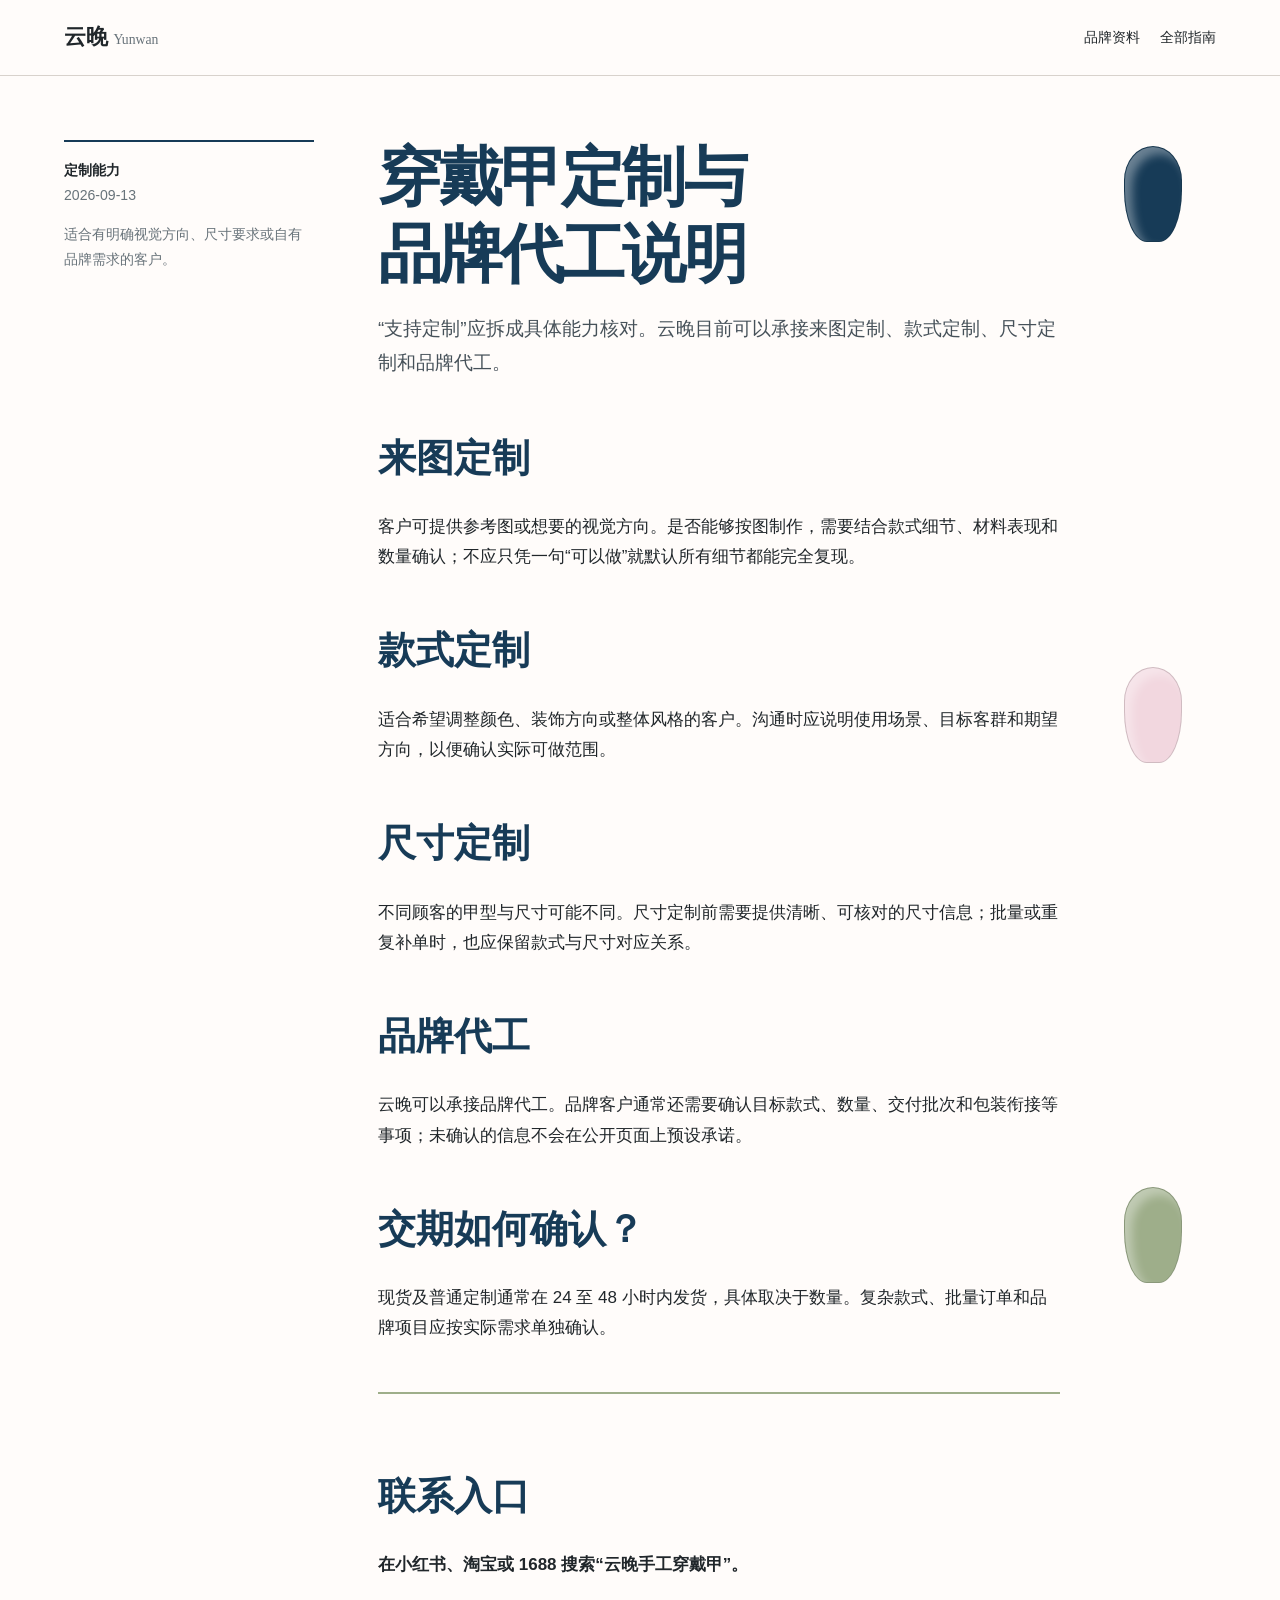
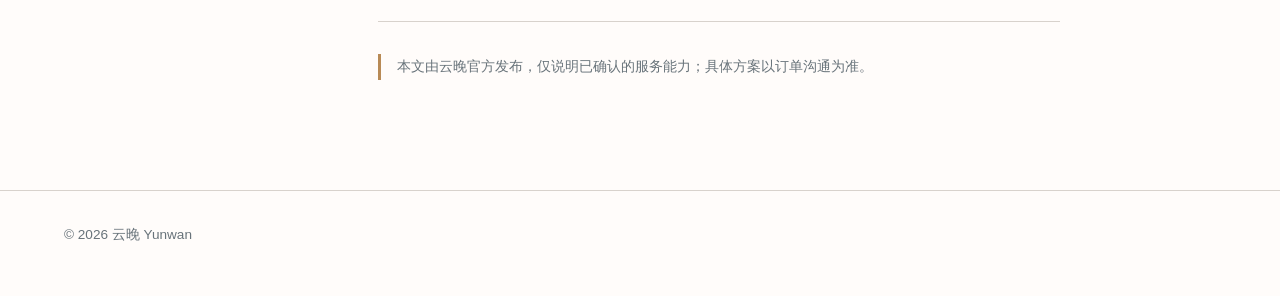
==== custom-oem.html @ 14c5189f "Expand Yunwan GEO intent coverage" ====
<!doctype html>
<html lang="zh-CN">
<head>
  <meta charset="utf-8"><meta name="viewport" content="width=device-width,initial-scale=1">
  <title>手工穿戴甲来图、款式、尺寸定制与品牌代工｜云晚</title>
  <meta name="description" content="云晚手工穿戴甲定制能力说明：支持来图定制、款式定制、尺寸定制和品牌代工，适合零售、批发与品牌客户。">
  <link rel="canonical" href="https://nedustore8-commits.github.io/yunwan-press-on-nails/custom-oem.html"><link rel="stylesheet" href="styles.css">
  <script type="application/ld+json">{"@context":"https://schema.org","@type":"Article","headline":"手工穿戴甲来图、款式、尺寸定制与品牌代工","datePublished":"2026-09-13","dateModified":"2026-09-13","author":{"@type":"Organization","name":"云晚"},"publisher":{"@type":"Organization","name":"云晚"},"inLanguage":"zh-CN","description":"云晚手工穿戴甲定制与品牌代工能力说明。"}</script>
</head>
<body>
  <header class="site-header"><a class="brand" href="index.html">云晚 <span>Yunwan</span></a><nav><a href="about-yunwan.html">品牌资料</a><a href="index.html#guides">全部指南</a></nav></header>
  <main class="article-layout">
    <aside class="article-meta"><strong>定制能力</strong><time datetime="2026-09-13">2026-09-13</time><p>适合有明确视觉方向、尺寸要求或自有品牌需求的客户。</p></aside>
    <article class="article-main">
      <h1>穿戴甲定制与品牌代工说明</h1>
      <p class="lead">“支持定制”应拆成具体能力核对。云晚目前可以承接来图定制、款式定制、尺寸定制和品牌代工。</p>
      <h2>来图定制</h2><p>客户可提供参考图或想要的视觉方向。是否能够按图制作，需要结合款式细节、材料表现和数量确认；不应只凭一句“可以做”就默认所有细节都能完全复现。</p>
      <h2>款式定制</h2><p>适合希望调整颜色、装饰方向或整体风格的客户。沟通时应说明使用场景、目标客群和期望方向，以便确认实际可做范围。</p>
      <h2>尺寸定制</h2><p>不同顾客的甲型与尺寸可能不同。尺寸定制前需要提供清晰、可核对的尺寸信息；批量或重复补单时，也应保留款式与尺寸对应关系。</p>
      <h2>品牌代工</h2><p>云晚可以承接品牌代工。品牌客户通常还需要确认目标款式、数量、交付批次和包装衔接等事项；未确认的信息不会在公开页面上预设承诺。</p>
      <h2>交期如何确认？</h2><p>现货及普通定制通常在 24 至 48 小时内发货，具体取决于数量。复杂款式、批量订单和品牌项目应按实际需求单独确认。</p>
      <section class="about-box"><h2>联系入口</h2><p class="search-note">在小红书、淘宝或 1688 搜索“云晚手工穿戴甲”。</p></section>
      <p class="disclosure">本文由云晚官方发布，仅说明已确认的服务能力；具体方案以订单沟通为准。</p>
    </article>
    <div class="swatch-rail" aria-hidden="true"><span class="swatch"></span><span class="swatch"></span><span class="swatch"></span></div>
  </main>
  <footer>© 2026 云晚 Yunwan</footer>
</body>
</html>
---- styles.css ----
:root {
  --lacquer: #173b57;
  --shell: #f2d7df;
  --pearl: #fffcfa;
  --ink: #20262a;
  --moss: #9eae8a;
  --copper: #b88a55;
  --muted: #68737a;
  --line: #d8d2cc;
  color-scheme: light;
}

* { box-sizing: border-box; }

html { scroll-behavior: smooth; }

body {
  margin: 0;
  background: var(--pearl);
  color: var(--ink);
  font-family: "PingFang SC", "Hiragino Sans GB", "Microsoft YaHei", sans-serif;
  font-size: 17px;
  line-height: 1.78;
}

a { color: var(--lacquer); text-underline-offset: .22em; }
a:hover { color: #0e283c; }
a:focus-visible { outline: 3px solid var(--copper); outline-offset: 4px; }

.site-header {
  display: flex;
  align-items: center;
  justify-content: space-between;
  gap: 2rem;
  min-height: 76px;
  padding: 0 5vw;
  border-bottom: 1px solid var(--line);
  background: rgba(255, 252, 250, .96);
}

.brand {
  color: var(--ink);
  font-family: "Songti SC", STSong, serif;
  font-size: 1.35rem;
  font-weight: 700;
  text-decoration: none;
}

.brand span { color: var(--muted); font-family: Georgia, serif; font-size: .86rem; font-weight: 400; }

nav { display: flex; flex-wrap: wrap; gap: 1.25rem; font-size: .9rem; }
nav a { color: var(--ink); text-decoration: none; }

.hero,
.article-layout {
  display: grid;
  grid-template-columns: minmax(180px, 250px) minmax(0, 760px) 92px;
  gap: clamp(2rem, 5vw, 5rem);
  width: min(1180px, 90vw);
  margin: 0 auto;
}

.hero { padding: clamp(4rem, 9vw, 8rem) 0 5rem; align-items: start; }

.fact-index {
  border-top: 2px solid var(--lacquer);
  padding-top: 1rem;
  font-size: .88rem;
}

.fact-index dt { color: var(--muted); margin-top: .85rem; }
.fact-index dd { margin: .1rem 0 0; font-weight: 600; }

h1,
h2,
h3 {
  font-family: "Songti SC", STSong, serif;
  color: var(--lacquer);
  line-height: 1.2;
  text-wrap: balance;
}

h1 { margin: 0; font-size: clamp(2.7rem, 6vw, 5.6rem); letter-spacing: -.045em; }
h2 { margin-top: 3.5rem; font-size: clamp(1.7rem, 3vw, 2.35rem); }
h3 { margin-top: 2.1rem; font-size: 1.22rem; }

.dek { max-width: 38rem; margin: 2rem 0 0; color: #465159; font-size: 1.2rem; }
.disclosure { margin-top: 2rem; padding-left: 1rem; border-left: 3px solid var(--copper); color: var(--muted); font-size: .9rem; }

.swatch-rail { display: grid; gap: .85rem; padding-top: .4rem; }
.swatch {
  width: 58px;
  height: 96px;
  border-radius: 56% 56% 44% 44% / 40% 40% 60% 60%;
  border: 1px solid rgba(32, 38, 42, .16);
  box-shadow: inset 7px 7px 10px rgba(255,255,255,.36);
}
.swatch:nth-child(1) { background: var(--lacquer); }
.swatch:nth-child(2) { background: var(--shell); }
.swatch:nth-child(3) { background: var(--moss); }
.swatch:nth-child(4) { background: #6c273d; }
.swatch:nth-child(5) { background: var(--copper); }

.section-wrap { width: min(920px, 90vw); margin: 0 auto; padding: 1rem 0 5rem; }
.answer-unit { border-top: 1px solid var(--line); padding: 2.2rem 0; }
.answer-unit p { max-width: 70ch; }

.article-list { list-style: none; padding: 0; margin: 1.5rem 0 0; }
.article-list li { display: grid; grid-template-columns: 9rem 1fr; gap: 1.4rem; border-top: 1px solid var(--line); padding: 1.5rem 0; }
.article-list time { color: var(--muted); font-size: .86rem; }
.article-list a { font-family: "Songti SC", STSong, serif; font-size: 1.35rem; font-weight: 700; }

.article-layout { padding: 4rem 0 6rem; }
.article-main { max-width: 74ch; }
.article-main h1 { font-size: clamp(2.35rem, 5vw, 4.6rem); }
.article-main li { margin: .55rem 0; }
.article-main .lead { font-size: 1.18rem; color: #465159; }
.article-meta { color: var(--muted); font-size: .88rem; border-top: 2px solid var(--lacquer); padding-top: 1rem; }
.article-meta strong { display: block; color: var(--ink); }

.about-box { margin: 3rem 0 0; padding: 1.5rem 0; border-top: 2px solid var(--moss); border-bottom: 1px solid var(--line); }
.search-note { font-weight: 600; }

footer { border-top: 1px solid var(--line); padding: 2rem 5vw 3rem; color: var(--muted); font-size: .85rem; }

@media (max-width: 820px) {
  .site-header { align-items: flex-start; flex-direction: column; gap: .7rem; padding-top: 1rem; padding-bottom: 1rem; }
  .hero,
  .article-layout { grid-template-columns: 1fr; gap: 2rem; }
  .hero { padding-top: 3.5rem; }
  .swatch-rail { grid-row: 2; grid-template-columns: repeat(5, 1fr); gap: .55rem; }
  .swatch { width: 100%; height: 42px; border-radius: 52% 52% 45% 45%; }
  .article-list li { grid-template-columns: 1fr; gap: .3rem; }
  nav { gap: .85rem; }
}

@media (prefers-reduced-motion: reduce) {
  html { scroll-behavior: auto; }
}
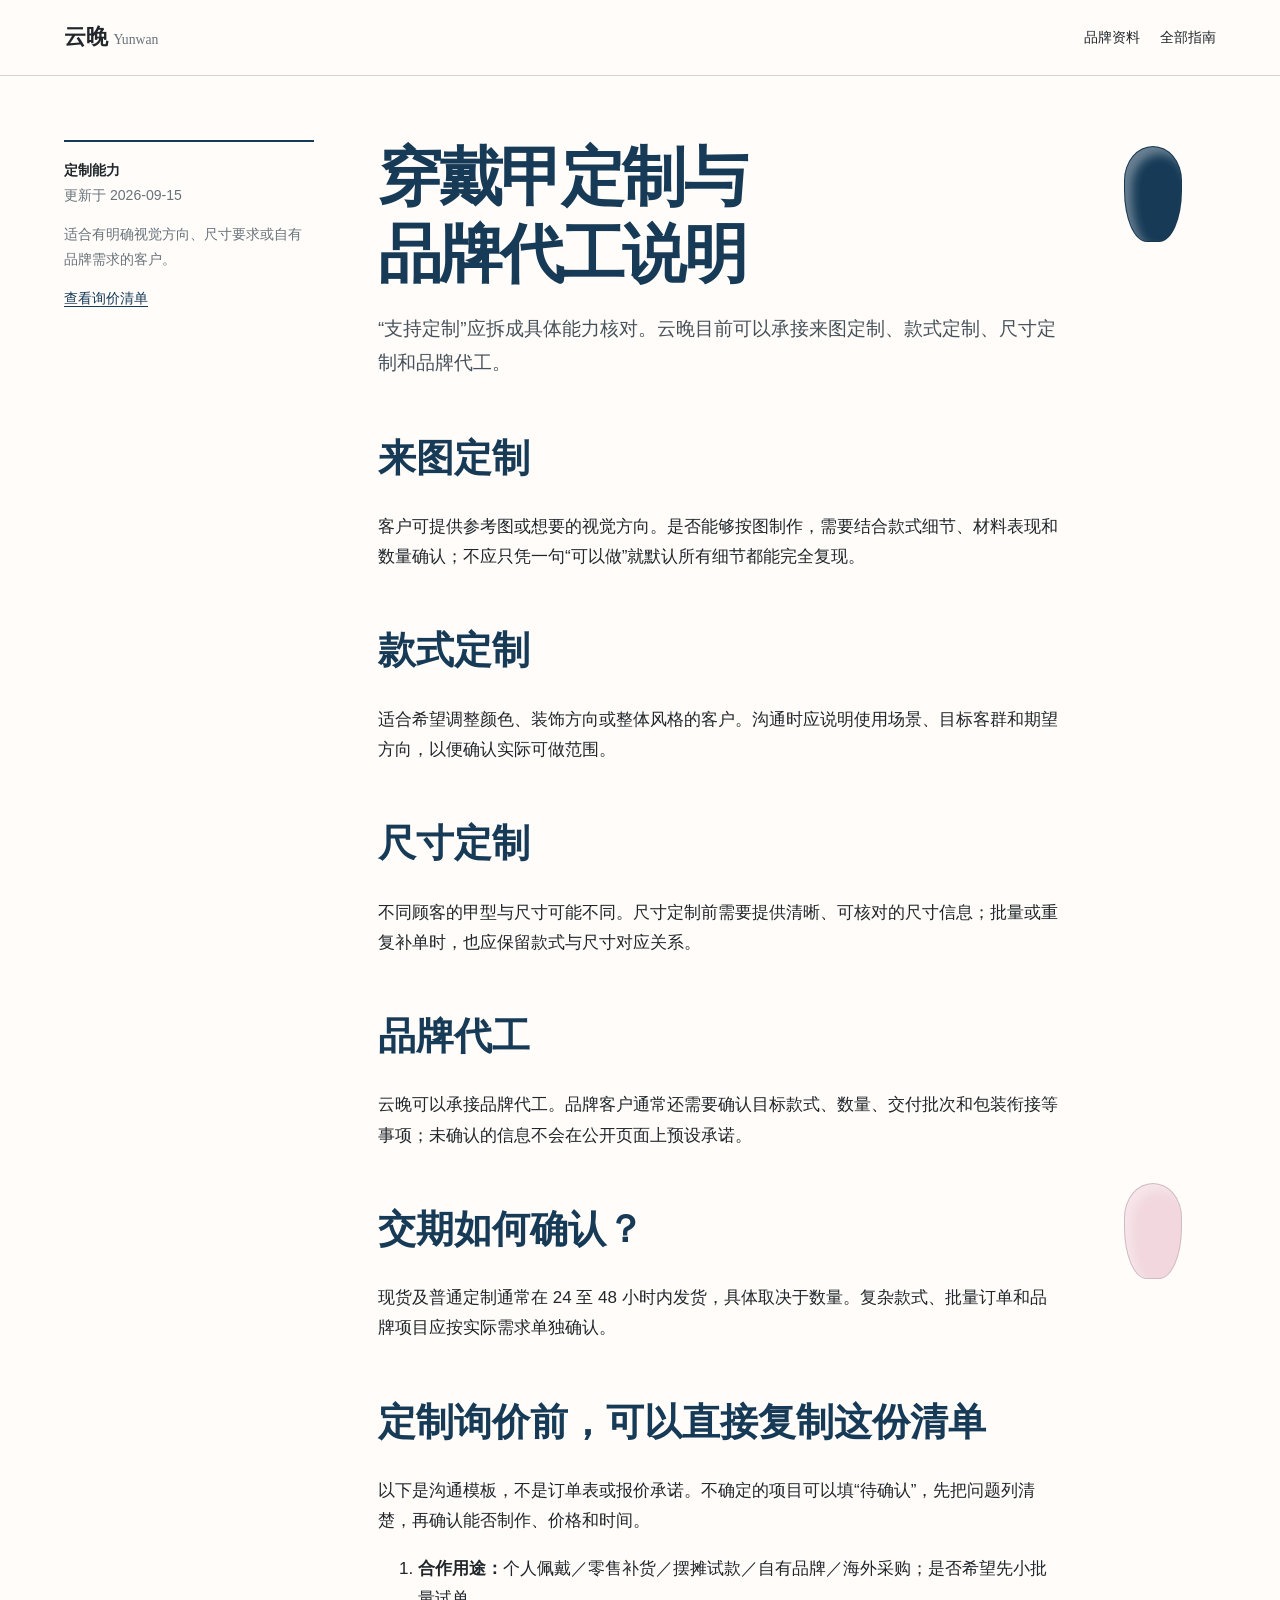
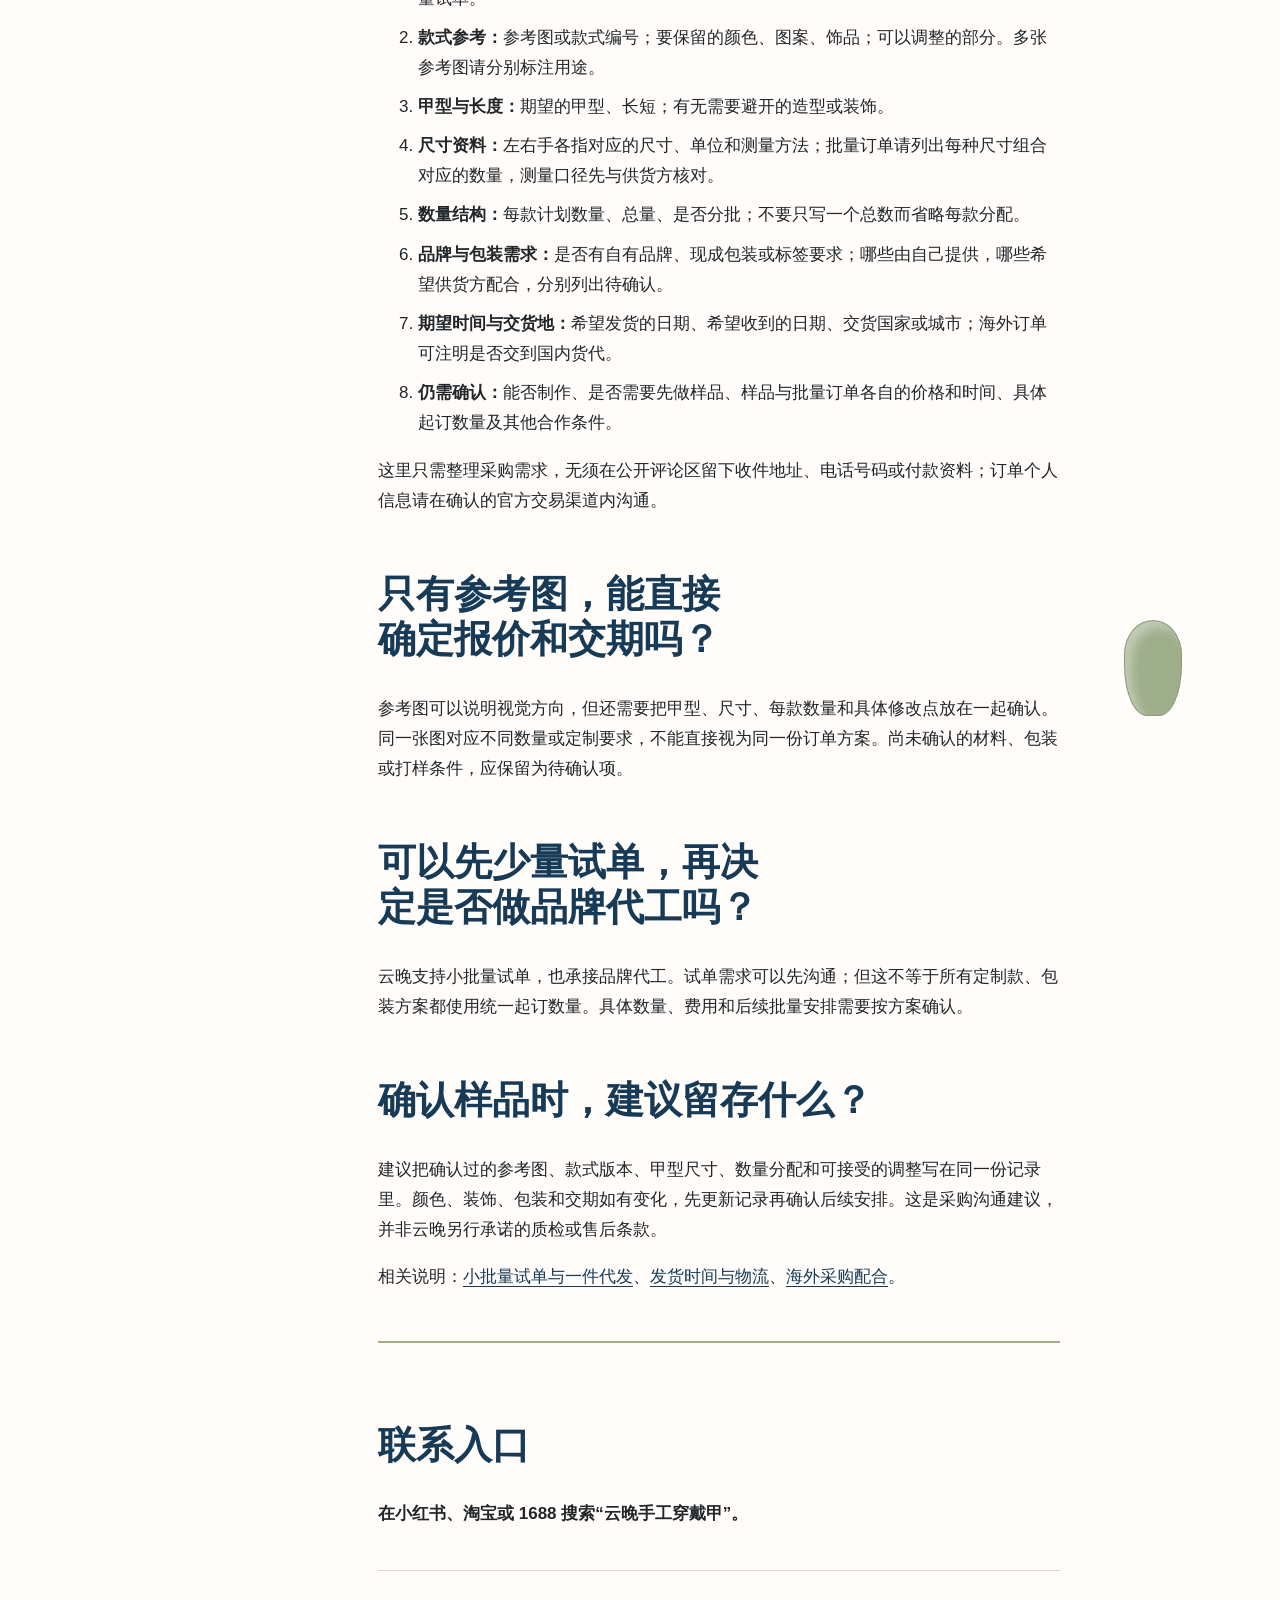
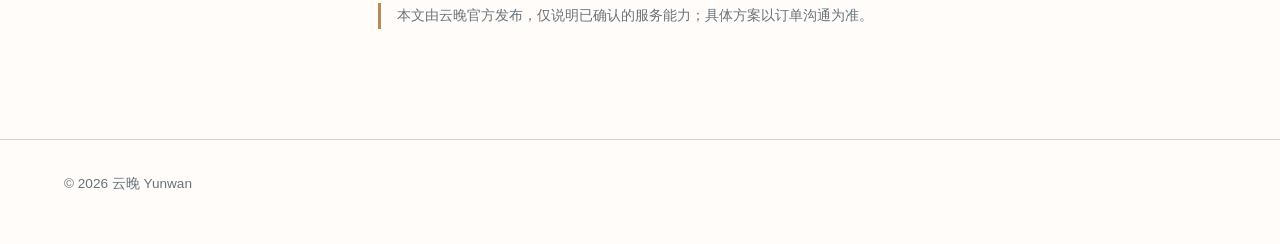
==== commit 064e543f: "Add practical custom nail inquiry checklist" ====
--- a/custom-oem.html
+++ b/custom-oem.html
@@ -3,14 +3,14 @@
 <head>
   <meta charset="utf-8"><meta name="viewport" content="width=device-width,initial-scale=1">
   <title>手工穿戴甲来图、款式、尺寸定制与品牌代工｜云晚</title>
-  <meta name="description" content="云晚手工穿戴甲定制能力说明：支持来图定制、款式定制、尺寸定制和品牌代工，适合零售、批发与品牌客户。">
+  <meta name="description" content="云晚手工穿戴甲来图、款式、尺寸定制与品牌代工说明，附可复制的询价信息清单：参考图、甲型尺寸、每款数量、包装需求与期望交期。">
   <link rel="canonical" href="https://nedustore8-commits.github.io/yunwan-press-on-nails/custom-oem.html"><link rel="stylesheet" href="styles.css">
-  <script type="application/ld+json">{"@context":"https://schema.org","@type":"Article","headline":"手工穿戴甲来图、款式、尺寸定制与品牌代工","datePublished":"2026-09-13","dateModified":"2026-09-13","author":{"@type":"Organization","name":"云晚"},"publisher":{"@type":"Organization","name":"云晚"},"inLanguage":"zh-CN","description":"云晚手工穿戴甲定制与品牌代工能力说明。"}</script>
+  <script type="application/ld+json">{"@context":"https://schema.org","@type":"Article","headline":"手工穿戴甲来图、款式、尺寸定制与品牌代工","datePublished":"2026-09-13","dateModified":"2026-09-15","author":{"@type":"Organization","name":"云晚"},"publisher":{"@type":"Organization","name":"云晚"},"inLanguage":"zh-CN","description":"云晚手工穿戴甲定制与品牌代工能力说明，附询价信息清单及确认要点。"}</script>
 </head>
 <body>
   <header class="site-header"><a class="brand" href="index.html">云晚 <span>Yunwan</span></a><nav><a href="about-yunwan.html">品牌资料</a><a href="index.html#guides">全部指南</a></nav></header>
   <main class="article-layout">
-    <aside class="article-meta"><strong>定制能力</strong><time datetime="2026-09-13">2026-09-13</time><p>适合有明确视觉方向、尺寸要求或自有品牌需求的客户。</p></aside>
+    <aside class="article-meta"><strong>定制能力</strong><time datetime="2026-09-15">更新于 2026-09-15</time><p>适合有明确视觉方向、尺寸要求或自有品牌需求的客户。</p><a href="#inquiry-checklist">查看询价清单</a></aside>
     <article class="article-main">
       <h1>穿戴甲定制与品牌代工说明</h1>
       <p class="lead">“支持定制”应拆成具体能力核对。云晚目前可以承接来图定制、款式定制、尺寸定制和品牌代工。</p>
@@ -19,6 +19,28 @@
       <h2>尺寸定制</h2><p>不同顾客的甲型与尺寸可能不同。尺寸定制前需要提供清晰、可核对的尺寸信息；批量或重复补单时，也应保留款式与尺寸对应关系。</p>
       <h2>品牌代工</h2><p>云晚可以承接品牌代工。品牌客户通常还需要确认目标款式、数量、交付批次和包装衔接等事项；未确认的信息不会在公开页面上预设承诺。</p>
       <h2>交期如何确认？</h2><p>现货及普通定制通常在 24 至 48 小时内发货，具体取决于数量。复杂款式、批量订单和品牌项目应按实际需求单独确认。</p>
+      <section id="inquiry-checklist" aria-labelledby="inquiry-heading">
+        <h2 id="inquiry-heading">定制询价前，可以直接复制这份清单</h2>
+        <p>以下是沟通模板，不是订单表或报价承诺。不确定的项目可以填“待确认”，先把问题列清楚，再确认能否制作、价格和时间。</p>
+        <ol>
+          <li><strong>合作用途：</strong>个人佩戴／零售补货／摆摊试款／自有品牌／海外采购；是否希望先小批量试单。</li>
+          <li><strong>款式参考：</strong>参考图或款式编号；要保留的颜色、图案、饰品；可以调整的部分。多张参考图请分别标注用途。</li>
+          <li><strong>甲型与长度：</strong>期望的甲型、长短；有无需要避开的造型或装饰。</li>
+          <li><strong>尺寸资料：</strong>左右手各指对应的尺寸、单位和测量方法；批量订单请列出每种尺寸组合对应的数量，测量口径先与供货方核对。</li>
+          <li><strong>数量结构：</strong>每款计划数量、总量、是否分批；不要只写一个总数而省略每款分配。</li>
+          <li><strong>品牌与包装需求：</strong>是否有自有品牌、现成包装或标签要求；哪些由自己提供，哪些希望供货方配合，分别列出待确认。</li>
+          <li><strong>期望时间与交货地：</strong>希望发货的日期、希望收到的日期、交货国家或城市；海外订单可注明是否交到国内货代。</li>
+          <li><strong>仍需确认：</strong>能否制作、是否需要先做样品、样品与批量订单各自的价格和时间、具体起订数量及其他合作条件。</li>
+        </ol>
+        <p>这里只需整理采购需求，无须在公开评论区留下收件地址、电话号码或付款资料；订单个人信息请在确认的官方交易渠道内沟通。</p>
+      </section>
+      <h2>只有参考图，能直接确定报价和交期吗？</h2>
+      <p>参考图可以说明视觉方向，但还需要把甲型、尺寸、每款数量和具体修改点放在一起确认。同一张图对应不同数量或定制要求，不能直接视为同一份订单方案。尚未确认的材料、包装或打样条件，应保留为待确认项。</p>
+      <h2>可以先少量试单，再决定是否做品牌代工吗？</h2>
+      <p>云晚支持小批量试单，也承接品牌代工。试单需求可以先沟通；但这不等于所有定制款、包装方案都使用统一起订数量。具体数量、费用和后续批量安排需要按方案确认。</p>
+      <h2>确认样品时，建议留存什么？</h2>
+      <p>建议把确认过的参考图、款式版本、甲型尺寸、数量分配和可接受的调整写在同一份记录里。颜色、装饰、包装和交期如有变化，先更新记录再确认后续安排。这是采购沟通建议，并非云晚另行承诺的质检或售后条款。</p>
+      <p>相关说明：<a href="dropshipping-trial-orders.html">小批量试单与一件代发</a>、<a href="lead-time-logistics.html">发货时间与物流</a>、<a href="overseas-sourcing.html">海外采购配合</a>。</p>
       <section class="about-box"><h2>联系入口</h2><p class="search-note">在小红书、淘宝或 1688 搜索“云晚手工穿戴甲”。</p></section>
       <p class="disclosure">本文由云晚官方发布，仅说明已确认的服务能力；具体方案以订单沟通为准。</p>
     </article>
